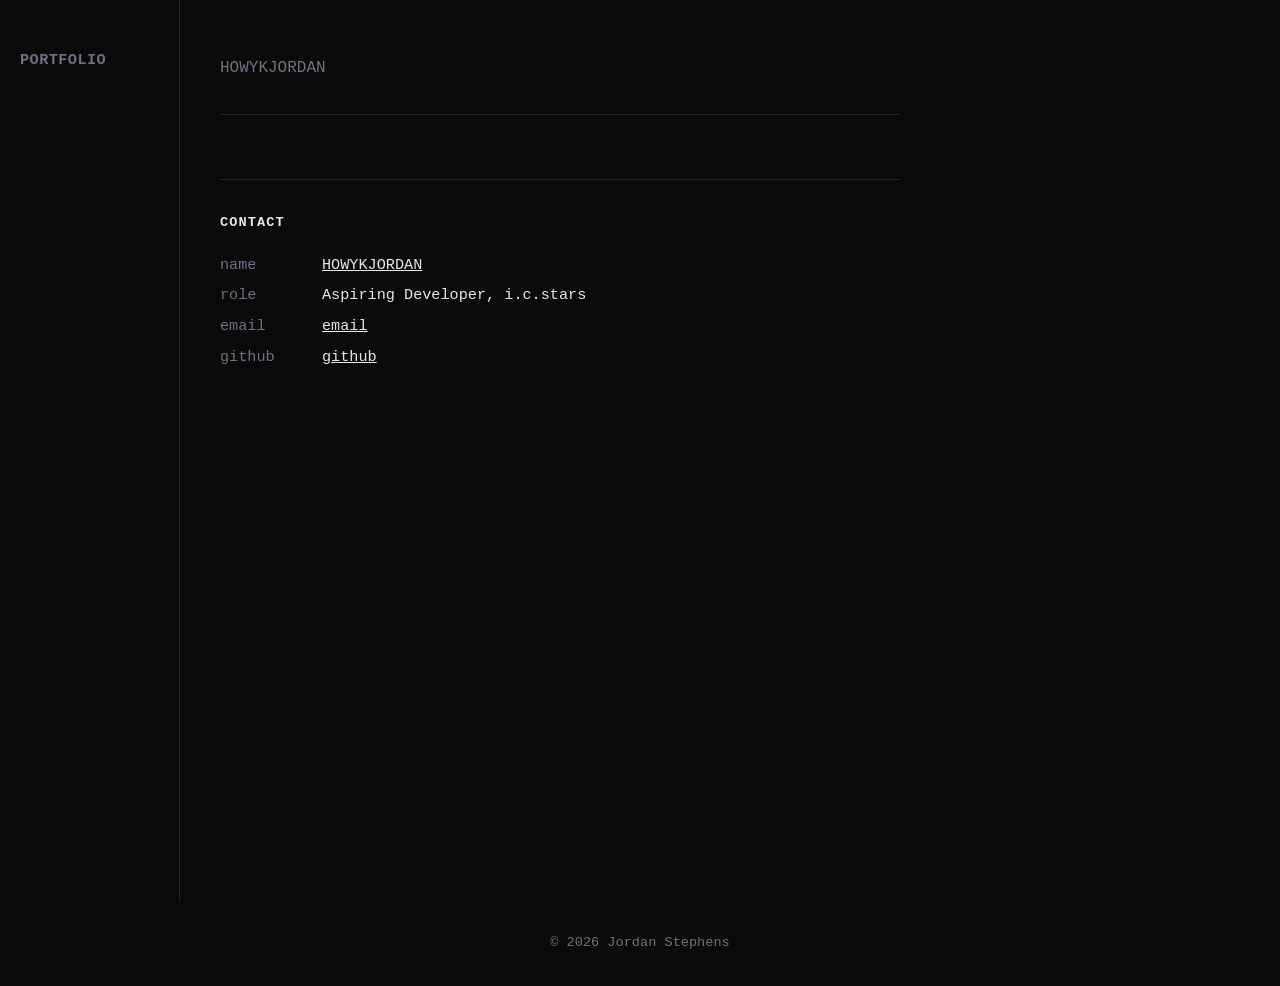
==== Aliases.html @ b6fe87dd "Add Aliases page and update About/Contact content - Add Aliases.html and link it from the sidebar na" ====
<!DOCTYPE html>
<html lang="en">
<head>
<meta charset="UTF-8">
<meta name="viewport"
content="width=device-width, initial-scale=1.0">
<title> Jordan Stephens - Portfolio</title>
<link rel="stylesheet" href="style.css">
</head>

<body>

    <div class="dashboard">

        <aside class="sidebar">
        <!-- decorative generative-art background would live here (canvas/SVG) -->
        <nav>
        <a href="index.html">PORTFOLIO</a>
        </nav>
        </aside>

        <main>
            <section id="hero">
        <p class="tagline">HOWYKJORDAN</p>
            </section>
        <section id="about">
             </section>

      
      

        <section id="contact">
        <h2>Contact</h2>
        <dl class="meta">
        <div class="row"><dt>name</dt><dd><a href="howykjordan.html">HOWYKJORDAN</a></dd></div>
        <div class="row"><dt>role</dt><dd>Aspiring Developer, i.c.stars</dd></div>
        <div class="row"><dt>email</dt><dd><a href="mailto:jstephens@icstars.org">email</a></dd></div>
        <div class="row"><dt>github</dt><dd><a href="https://github.com/jstephens-create">github</a></dd></div>
        </dl>
        </section>
        </main>





    </div>

<footer>
<p>&copy; 2026 Jordan Stephens</p>
</footer>
</body>
</html>
---- style.css ----
:root {
--accent: #9adfc4;
--ink: #e5e7eb;
--muted: #6b7280;
--bg: #0a0a0a;
--line: #262626;
}
* { box-sizing: border-box; margin: 0; padding: 0; }
body {
font-family: "JetBrains Mono", "Courier New", monospace;
color: var(--ink);
line-height: 1.6;
background: var(--bg);
}

.dashboard {
display: flex;
min-height: 100vh;
}

.sidebar {
width: 180px;
flex-shrink: 0;
padding: 3rem 1.25rem;
border-right: 1px solid var(--line);
}

nav {
display: flex;
flex-direction: column;
gap: 0.75rem;
}
nav a {
text-decoration: none;
color: var(--muted);
font-weight: 600;
letter-spacing: 0.03em;
font-size: 0.95rem;
}
nav a:hover { color: var(--ink); }

main {
flex: 1;
max-width: 760px;
padding: 3rem 2.5rem;
}

section {
padding: 2rem 0;
border-bottom: 1px solid var(--line);
}
section:last-child { border-bottom: none; }

#hero { padding-top: 0; }
h1 { font-size: 2rem; }
.tagline {
color: var(--muted);
font-size: 1rem;
margin-top: 0.5rem;
}

h2 {
margin-bottom: 1rem;
color: var(--ink);
font-size: 0.85rem;
text-transform: uppercase;
letter-spacing: 0.08em;
}

.project {
padding: 1rem;
border: 1px solid var(--line);
border-radius: 6px;
margin-bottom: 1rem;
}
.project h3 { color: var(--ink); font-size: 1rem; margin-bottom: 0.25rem; }
.project p { color: var(--muted); }

.meta {
font-size: 0.95rem;
}
.meta .row {
display: flex;
gap: 0.75rem;
padding: 0.2rem 0;
}
.meta dt {
color: var(--muted);
width: 90px;
flex-shrink: 0;
}
.meta dd a {
color: var(--ink);
text-decoration: underline;
}
.meta dd a:hover { color: var(--accent); }

footer {
text-align: center;
padding: 2rem;
color: var(--muted);
font-size: 0.85rem;
}
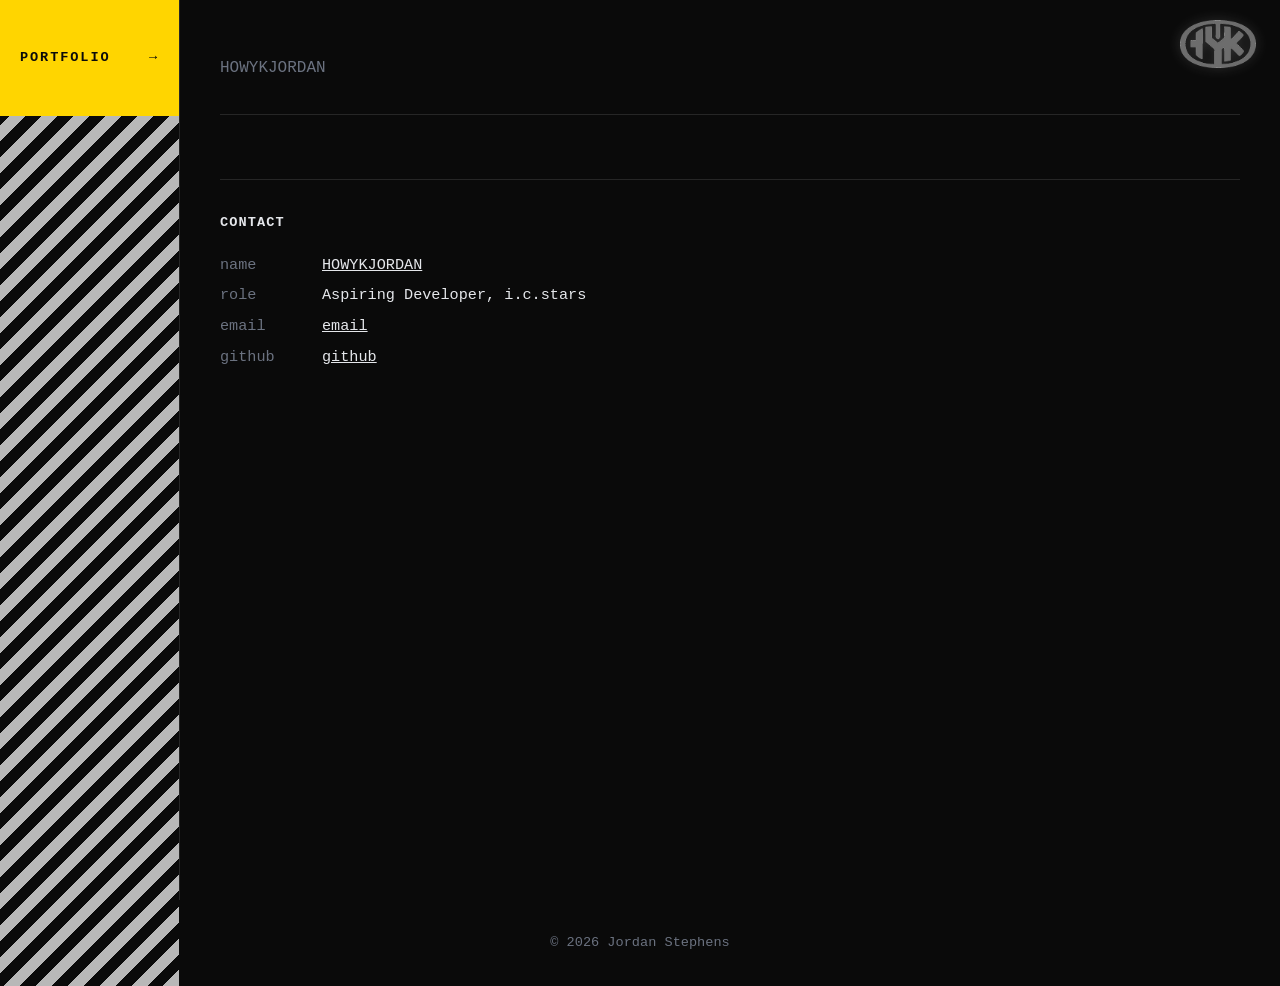
==== commit cb8b45fd: "Add TouchDesigner project page, video loop, and portfolio layout updates Co-Authored-By: Claude Opus" ====
--- a/Aliases.html
+++ b/Aliases.html
@@ -10,13 +10,17 @@
 
 <body>
 
+<a href="index.html#about" class="logo" aria-label="About">
+<img src="images/HYKjordan.png" alt="HYK Jordan logo">
+</a>
+
     <div class="dashboard">
 
         <aside class="sidebar">
-        <!-- decorative generative-art background would live here (canvas/SVG) -->
         <nav>
         <a href="index.html">PORTFOLIO</a>
         </nav>
+        <div class="sidebar-rail" aria-hidden="true"></div>
         </aside>
 
         <main>
--- a/style.css
+++ b/style.css
@@ -4,6 +4,8 @@
 --muted: #6b7280;
 --bg: #0a0a0a;
 --line: #262626;
+--canary: #ffd500;
+--sidebar-w: 180px;
 }
 * { box-sizing: border-box; margin: 0; padding: 0; }
 body {
@@ -11,6 +13,7 @@
 color: var(--ink);
 line-height: 1.6;
 background: var(--bg);
+position: relative; /* lets the sidebar rail span the full document height */
 }
 
 .dashboard {
@@ -18,38 +21,103 @@
 min-height: 100vh;
 }
 
+/* ---- sidebar: canary nav module over a full-height barricade rail ---- */
 .sidebar {
-width: 180px;
+width: var(--sidebar-w);
 flex-shrink: 0;
-padding: 3rem 1.25rem;
 border-right: 1px solid var(--line);
 }
 
 nav {
+position: relative;
+z-index: 1; /* sits on top of the rail */
 display: flex;
 flex-direction: column;
-gap: 0.75rem;
+padding: 2.5rem 0;
+background: var(--canary);
 }
 nav a {
+display: flex;
+justify-content: space-between;
+padding: 0.6rem 1.25rem;
+color: var(--bg);
 text-decoration: none;
-color: var(--muted);
-font-weight: 600;
-letter-spacing: 0.03em;
-font-size: 0.95rem;
-}
-nav a:hover { color: var(--ink); }
-
+font-size: 0.85rem;
+font-weight: 800;
+line-height: 1.2;
+letter-spacing: 0.14em;
+}
+nav a::after { content: "\2192"; }
+nav a:hover,
+nav a:focus-visible {
+background: var(--bg);
+color: var(--canary);
+outline: none;
+}
+
+/* Submenu: hidden until its group is hovered, focused (keyboard), or holds the current page. */
+.nav-sub { display: none; }
+.nav-group:hover .nav-sub,
+.nav-group:focus-within .nav-sub,
+.nav-group:has([aria-current="page"]) .nav-sub {
+display: flex;
+padding: 0.45rem 1.25rem;
+font-size: 0.7rem;
+letter-spacing: 0.1em;
+}
+.nav-sub::before { content: "\2514\00a0"; }
+.nav-sub::after { margin-left: auto; }
+
+/* Spans the whole body, so it grows with the document. Same width as the
+   nav (sidebar minus its divider), so the two modules align exactly. */
+.sidebar-rail {
+position: absolute;
+top: 0;
+bottom: 0;
+left: 0;
+width: calc(var(--sidebar-w) - 1px);
+overflow: hidden;
+}
+
+/* 22.627px stripe period at 45deg repeats every 32px vertically, so a
+   32px translate loops seamlessly. Transform keeps it on the compositor. */
+.sidebar-rail::before {
+content: "";
+position: absolute;
+inset: -32px 0 0;
+background: repeating-linear-gradient(-45deg, #b8b8b8 0 11.314px, transparent 0 22.627px);
+animation: rail-feed 0.8s linear infinite;
+}
+@keyframes rail-feed { to { transform: translateY(32px); } }
+
+@media (prefers-reduced-motion: reduce) {
+.sidebar-rail::before { animation: none; }
+}
+
+/* Three-column grid across the full canvas: content sits in the first two
+   thirds, the last third is open space held in place by full-width rules. */
 main {
 flex: 1;
-max-width: 760px;
+min-width: 0;
+display: grid;
+grid-template-columns: [content-start] repeat(2, minmax(0, 1fr)) [content-end] minmax(0, 1fr);
+column-gap: 2.5rem;
+align-content: start;
 padding: 3rem 2.5rem;
 }
+@media (max-width: 1100px) {
+main { grid-template-columns: [content-start] minmax(0, 1fr) [content-end]; }
+}
 
 section {
+grid-column: 1 / -1;
+display: grid;
+grid-template-columns: subgrid;
 padding: 2rem 0;
 border-bottom: 1px solid var(--line);
 }
 section:last-child { border-bottom: none; }
+section > * { grid-column: content; max-width: 42.5rem; }
 
 #hero { padding-top: 0; }
 h1 { font-size: 2rem; }
@@ -60,6 +128,7 @@
 }
 
 h2 {
+grid-column: 1 / -1;
 margin-bottom: 1rem;
 color: var(--ink);
 font-size: 0.85rem;
@@ -67,7 +136,14 @@
 letter-spacing: 0.08em;
 }
 
+/* Cards pair up inside the two content columns: every card that follows the
+   h2 at an even child index starts a new row in column 1. */
+.project:nth-child(even) { grid-column-start: 1; }
 .project {
+grid-column: span 1;
+align-self: start; /* each card keeps its own height */
+display: block;
+text-decoration: none;
 padding: 1rem;
 border: 1px solid var(--line);
 border-radius: 6px;
@@ -75,6 +151,9 @@
 }
 .project h3 { color: var(--ink); font-size: 1rem; margin-bottom: 0.25rem; }
 .project p { color: var(--muted); }
+.project video { display: block; width: 100%; aspect-ratio: 1; object-fit: cover; margin: 0.75rem 0; background: var(--bg); }
+.project[href]:hover,
+.project[href]:focus-visible { border-color: var(--ink); }
 
 .meta {
 font-size: 0.95rem;
@@ -101,3 +180,33 @@
 color: var(--muted);
 font-size: 0.85rem;
 }
+
+.logo {
+position: absolute;
+top: 1.25rem;
+right: 1.5rem;
+z-index: 10;
+display: block;
+line-height: 0;
+transition: transform 0.15s ease;
+}
+.logo img {
+height: 48px;
+width: auto;
+/* smoky grey: drain the red, lift it off the dark bg, soften with a haze */
+filter: grayscale(1) brightness(2.3) contrast(0.85)
+  drop-shadow(0 0 6px rgba(160, 160, 160, 0.35));
+opacity: 0.85;
+transition: filter 0.2s ease, opacity 0.2s ease;
+}
+.logo:hover { transform: scale(1.06); }
+.logo:hover img { opacity: 1; }
+.logo:focus-visible {
+outline: 2px solid var(--accent);
+outline-offset: 4px;
+}
+
+@media (max-width: 760px) {
+main { padding-top: 5rem; }
+.logo img { height: 40px; }
+}
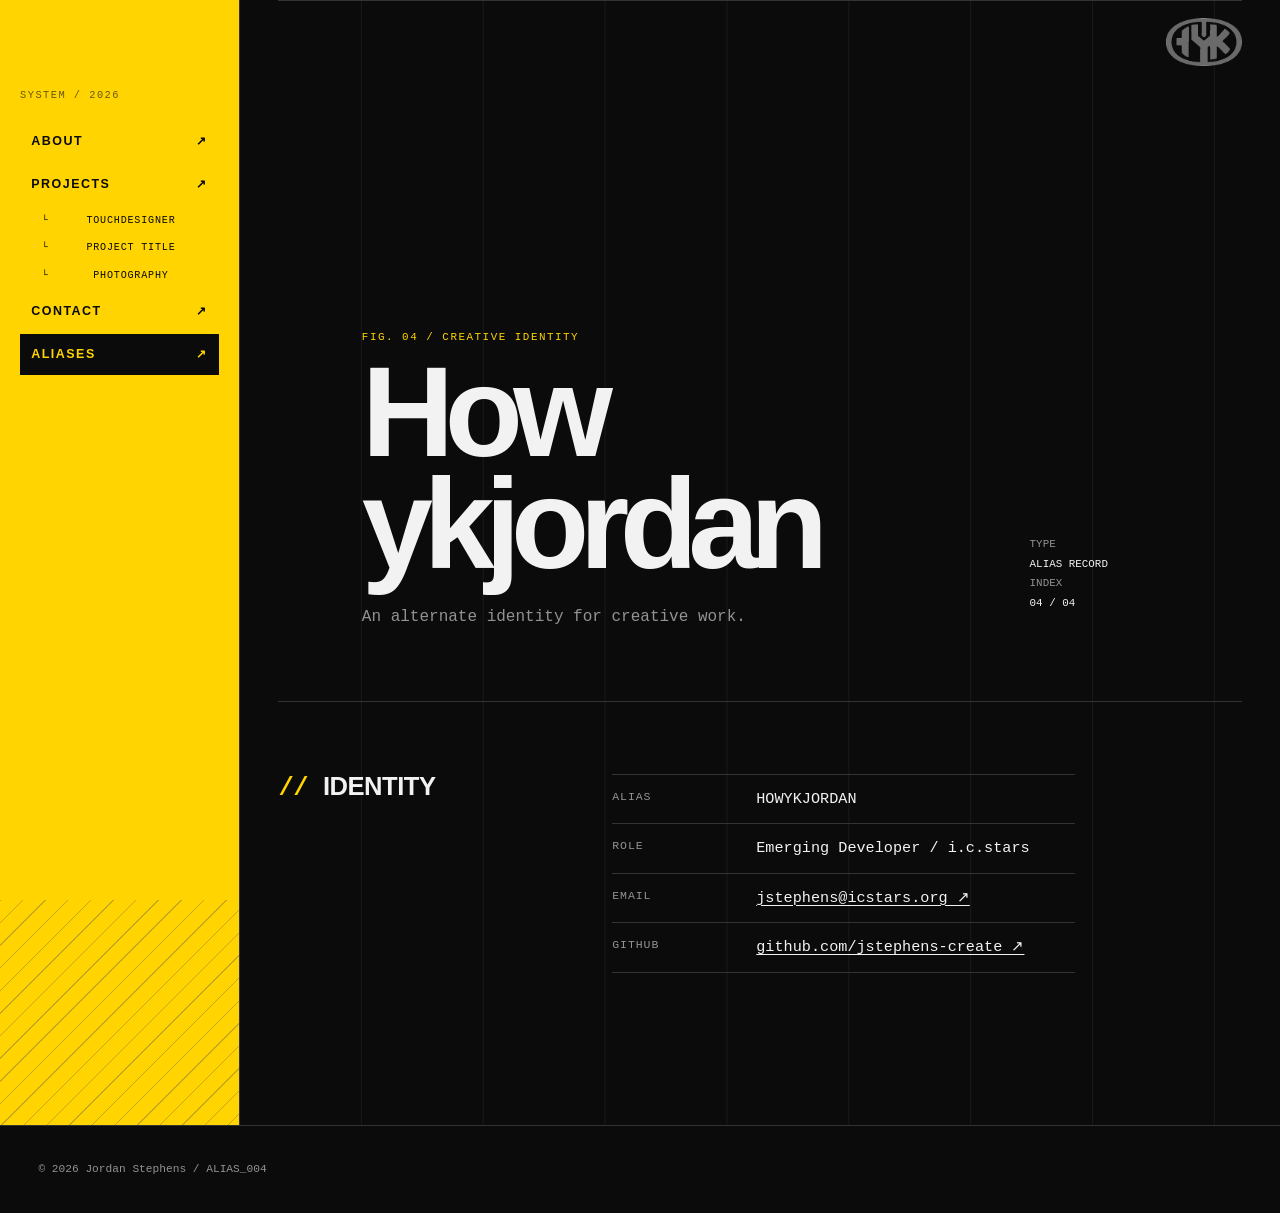
==== commit 93e88d89: "Redesign portfolio with Swiss industrial system" ====
--- a/Aliases.html
+++ b/Aliases.html
@@ -1,57 +1,9 @@
 <!DOCTYPE html>
 <html lang="en">
-<head>
-<meta charset="UTF-8">
-<meta name="viewport"
-content="width=device-width, initial-scale=1.0">
-<title> Jordan Stephens - Portfolio</title>
-<link rel="stylesheet" href="style.css">
-</head>
-
+<head><meta charset="UTF-8"><meta name="viewport" content="width=device-width, initial-scale=1.0"><title>Jordan Stephens — Aliases</title><link rel="stylesheet" href="style.css"></head>
 <body>
-
-<a href="index.html#about" class="logo" aria-label="About">
-<img src="images/HYKjordan.png" alt="HYK Jordan logo">
-</a>
-
-    <div class="dashboard">
-
-        <aside class="sidebar">
-        <nav>
-        <a href="index.html">PORTFOLIO</a>
-        </nav>
-        <div class="sidebar-rail" aria-hidden="true"></div>
-        </aside>
-
-        <main>
-            <section id="hero">
-        <p class="tagline">HOWYKJORDAN</p>
-            </section>
-        <section id="about">
-             </section>
-
-      
-      
-
-        <section id="contact">
-        <h2>Contact</h2>
-        <dl class="meta">
-        <div class="row"><dt>name</dt><dd><a href="howykjordan.html">HOWYKJORDAN</a></dd></div>
-        <div class="row"><dt>role</dt><dd>Aspiring Developer, i.c.stars</dd></div>
-        <div class="row"><dt>email</dt><dd><a href="mailto:jstephens@icstars.org">email</a></dd></div>
-        <div class="row"><dt>github</dt><dd><a href="https://github.com/jstephens-create">github</a></dd></div>
-        </dl>
-        </section>
-        </main>
-
-
-
-
-
-    </div>
-
-<footer>
-<p>&copy; 2026 Jordan Stephens</p>
-</footer>
-</body>
-</html>
+<a href="index.html#about" class="logo" aria-label="Return to About"><img src="images/HYKjordan.png" alt="HYK Jordan logo"></a>
+<div class="dashboard"><aside class="sidebar"><button class="menu-toggle" type="button" aria-expanded="false" aria-controls="site-nav">INDEX_001</button><nav id="site-nav" aria-label="Primary navigation"><p class="nav-label">SYSTEM / 2026</p><a href="index.html#about">ABOUT</a><div class="nav-group"><a href="index.html#projects">PROJECTS</a><a class="nav-sub" href="touchdesigner.html">TOUCHDESIGNER</a><a class="nav-sub" href="project-title.html">PROJECT TITLE</a><a class="nav-sub" href="photography.html">PHOTOGRAPHY</a></div><a href="index.html#contact">CONTACT</a><a href="Aliases.html" aria-current="page">ALIASES</a></nav><div class="sidebar-rail" aria-hidden="true"></div></aside>
+<main><section id="hero"><div class="hero-copy"><p class="eyebrow">FIG. 04 / CREATIVE IDENTITY</p><h1>How<br>ykjordan</h1><p class="tagline">An alternate identity for creative work.</p></div><p class="hero-meta">TYPE<span>Alias record</span>INDEX<span>04 / 04</span></p></section><section id="contact"><h2>Identity</h2><dl class="meta meta-panel"><div class="row"><dt>alias</dt><dd>HOWYKJORDAN</dd></div><div class="row"><dt>role</dt><dd>Emerging Developer / i.c.stars</dd></div><div class="row"><dt>email</dt><dd><a href="mailto:jstephens@icstars.org">jstephens@icstars.org ↗</a></dd></div><div class="row"><dt>github</dt><dd><a href="https://github.com/jstephens-create">github.com/jstephens-create ↗</a></dd></div></dl></section></main></div>
+<footer><p>&copy; 2026 Jordan Stephens / ALIAS_004</p></footer><script src="script.js"></script>
+</body></html>
--- a/style.css
+++ b/style.css
@@ -1,212 +1,83 @@
 :root {
---accent: #9adfc4;
---ink: #e5e7eb;
---muted: #6b7280;
---bg: #0a0a0a;
---line: #262626;
---canary: #ffd500;
---sidebar-w: 180px;
+  --bg: #0b0b0b; --surface: #171717; --text: #f2f2f2; --muted: #929292;
+  --yellow: #ffd400; --line: #333333; --sidebar: 15rem;
+  --gutter: clamp(1.25rem, 3vw, 3.5rem);
+  --sans: Arial, Helvetica, sans-serif; --mono: "Courier New", Courier, monospace;
 }
-* { box-sizing: border-box; margin: 0; padding: 0; }
-body {
-font-family: "JetBrains Mono", "Courier New", monospace;
-color: var(--ink);
-line-height: 1.6;
-background: var(--bg);
-position: relative; /* lets the sidebar rail span the full document height */
+* { box-sizing: border-box; }
+html { scroll-behavior: smooth; }
+body { margin: 0; background: var(--bg); color: var(--text); font-family: var(--sans); line-height: 1.5; }
+a { color: inherit; } button, a { -webkit-tap-highlight-color: transparent; }
+.dashboard { display: grid; grid-template-columns: var(--sidebar) minmax(0, 1fr); min-height: calc(100vh - 4.5rem); }
+.sidebar { position: relative; border-right: 1px solid var(--line); background: var(--yellow); color: var(--bg); }
+.sidebar nav { position: sticky; top: 0; z-index: 2; display: flex; flex-direction: column; gap: .15rem; min-height: 100vh; padding: 5.5rem 1.25rem 2rem; background: var(--yellow); }
+.nav-label, .nav-sub { font-family: var(--mono); }
+.nav-label { margin: 0 0 1rem; color: rgba(11,11,11,.62); font-size: .65rem; letter-spacing: .14em; }
+.sidebar a { display: flex; align-items: baseline; justify-content: space-between; gap: .75rem; padding: .65rem .7rem; color: var(--bg); text-decoration: none; font-size: .78rem; font-weight: 800; letter-spacing: .12em; }
+.sidebar a::after { content: "↗"; font-family: var(--mono); }
+.sidebar a:hover, .sidebar a:focus-visible, .sidebar a[aria-current="page"] { outline: 0; background: var(--bg); color: var(--yellow); }
+.nav-group { display: flex; flex-direction: column; gap: .1rem; }
+.nav-sub { display: flex; padding: .35rem .7rem .35rem 1.35rem !important; font-size: .63rem !important; letter-spacing: .08em !important; font-weight: 400 !important; }
+.nav-sub::before { content: "└"; margin-right: .35rem; } .nav-sub::after { content: "" !important; }
+.sidebar-rail { position: absolute; inset: 0; z-index: 0; overflow: hidden; opacity: .34; pointer-events: none; }
+.sidebar-rail::before { content: ""; position: absolute; inset: -3rem; background: repeating-linear-gradient(135deg, #555 0 1px, transparent 1px 16px); }
+.menu-toggle { display: none; }
+.logo { position: fixed; top: 1.1rem; right: var(--gutter); z-index: 5; display: block; line-height: 0; }
+.logo img { width: auto; height: 3rem; filter: grayscale(1) brightness(2.25) contrast(.85); opacity: .85; }
+.logo:hover img, .logo:focus-visible img { opacity: 1; } .logo:focus-visible { outline: 2px solid var(--yellow); outline-offset: 5px; }
+main { position: relative; display: grid; grid-template-columns: repeat(12, minmax(0, 1fr)); gap: 0 var(--gutter); align-content: start; padding: 0 var(--gutter) 5rem; background-image: linear-gradient(to right, transparent calc(100% - 1px), rgba(51,51,51,.35) calc(100% - 1px)); background-size: calc((100% + var(--gutter) * 11) / 12) 100%; }
+main::before { content: ""; position: absolute; inset: 0 var(--gutter) auto; height: 1px; background: var(--line); }
+section { grid-column: 1 / -1; display: grid; grid-template-columns: subgrid; column-gap: inherit; padding: 4.5rem 0; border-bottom: 1px solid var(--line); }
+section > * { min-width: 0; } section:last-child { border-bottom: 0; }
+.section-kicker, .eyebrow, .meta, .project-index, .project-category, .viewer-bar, footer { font-family: var(--mono); }
+.section-kicker, .eyebrow, .project-index, .project-category { color: var(--yellow); font-size: .68rem; letter-spacing: .14em; text-transform: uppercase; }
+.eyebrow { grid-column: 1 / 4; }
+#hero { min-height: min(78vh, 48rem); padding-top: 10rem; align-items: end; }
+#hero .hero-copy { grid-column: 2 / 10; }
+#hero h1 { max-width: 8ch; margin: 0; font-size: clamp(4rem, 10vw, 8rem); line-height: .88; letter-spacing: -.075em; font-weight: 800; }
+.tagline { max-width: 32rem; margin: 1.5rem 0 0; color: var(--muted); font: 1rem/1.5 var(--mono); }
+.hero-meta { grid-column: 10 / -1; align-self: end; padding-bottom: .3rem; color: var(--muted); font: .68rem/1.8 var(--mono); text-transform: uppercase; }
+.hero-meta span { display: block; color: var(--text); }
+section > h2, section > .section-heading { grid-column: 1 / 4; margin: 0; font-size: clamp(1.25rem, 2vw, 1.7rem); line-height: 1; text-transform: uppercase; letter-spacing: -.02em; }
+section > h2::before, .section-heading::before { content: "// "; color: var(--yellow); font-family: var(--mono); }
+#about > p { grid-column: 5 / 11; max-width: 39rem; margin: 0; font-size: clamp(1.35rem, 2.5vw, 2.25rem); line-height: 1.12; letter-spacing: -.04em; }
+#projects, #work, #architecture { row-gap: 2.75rem; }
+.project-grid { grid-column: 4 / -1; display: grid; grid-template-columns: repeat(2, minmax(0, 1fr)); gap: 1px; background: var(--line); }
+.project { display: flex; flex-direction: column; min-height: 14rem; padding: 1.25rem; background: var(--bg); text-decoration: none; transition: background-color .18s ease, color .18s ease; }
+.project:hover, .project:focus-visible { outline: 0; background: var(--yellow); color: var(--bg); }
+.project h3 { margin: .7rem 0 .45rem; font-size: clamp(1.15rem, 2vw, 1.8rem); line-height: 1; letter-spacing: -.04em; }
+.project p { max-width: 26rem; margin: 0; color: var(--muted); font-size: .92rem; }
+.project:hover p, .project:focus-visible p { color: var(--bg); } .project-arrow { margin-top: auto; padding-top: 2rem; font: .7rem var(--mono); }
+.work-grid { grid-column: 4 / -1; display: grid; grid-template-columns: repeat(2, minmax(0, 1fr)); gap: 1.25rem; }
+.work-grid > .project { border: 1px solid var(--line); }
+.project video { display: block; width: 100%; aspect-ratio: 16 / 10; margin: 1rem 0; border: 1px solid var(--line); object-fit: cover; background: var(--surface); }
+.project:has(video):hover video { border-color: var(--bg); }
+.photo-row { grid-column: 4 / -1; display: grid; grid-template-columns: minmax(0, 1.45fr) minmax(12rem, .75fr); gap: 1.25rem; align-items: start; }
+.viewer { margin: 0; } .viewer-frame { display: flex; justify-content: center; width: 100%; min-height: 18rem; padding: 0; border: 1px solid var(--line); background: var(--surface); cursor: pointer; }
+.viewer-frame:hover, .viewer-frame:focus-visible { border-color: var(--yellow); outline: none; } .viewer-frame img { display: block; width: 100%; max-height: 54vh; object-fit: contain; }
+.viewer-bar { display: flex; justify-content: space-between; gap: 1rem; align-items: center; margin-top: .7rem; color: var(--muted); font-size: .7rem; }
+.viewer-bar button { padding: .4rem 0; border: 0; background: none; color: var(--text); font: inherit; cursor: pointer; }
+.viewer-bar button:hover, .viewer-bar button:focus-visible { color: var(--yellow); outline: 0; }
+.meta-panel { grid-column: 5 / 11; margin: 0; border-top: 1px solid var(--line); }
+.meta .row { display: grid; grid-template-columns: 8rem 1fr; gap: 1rem; padding: .8rem 0; border-bottom: 1px solid var(--line); }
+.meta dt { color: var(--muted); font-size: .72rem; letter-spacing: .08em; text-transform: uppercase; } .meta dd { margin: 0; font-size: .95rem; }
+.meta dd a { text-decoration-thickness: 1px; text-underline-offset: .2em; } .meta dd a:hover { color: var(--yellow); }
+footer { padding: 1.5rem var(--gutter); border-top: 1px solid var(--line); color: var(--muted); font-size: .7rem; }
+@media (max-width: 900px) {
+  :root { --sidebar: 12rem; } main { grid-template-columns: repeat(6, minmax(0, 1fr)); }
+  .eyebrow, section > h2, section > .section-heading { grid-column: 1 / 3; } #hero .hero-copy { grid-column: 1 / 6; } .hero-meta { grid-column: 5 / -1; }
+  #about > p, .meta-panel { grid-column: 3 / -1; } .project-grid, .work-grid, .photo-row { grid-column: 3 / -1; }
 }
-
-.dashboard {
-display: flex;
-min-height: 100vh;
+@media (max-width: 700px) {
+  .dashboard { display: block; min-height: 0; } .sidebar { position: sticky; top: 0; z-index: 10; border-right: 0; border-bottom: 1px solid var(--bg); }
+  .sidebar nav { display: none; min-height: 0; padding: 1rem 1.25rem 1.25rem; } .sidebar.is-open nav { display: flex; }
+  .menu-toggle { display: flex; position: relative; z-index: 3; width: 100%; justify-content: space-between; align-items: center; padding: 1rem 1.25rem; border: 0; background: var(--yellow); color: var(--bg); font: 800 .78rem var(--mono); letter-spacing: .12em; text-align: left; cursor: pointer; }
+  .menu-toggle::after { content: "+"; font-size: 1.25rem; } .sidebar.is-open .menu-toggle::after { content: "−"; }
+  .sidebar-rail { display: none; } .logo { top: .72rem; right: 1.25rem; } .logo img { height: 2.3rem; }
+  main { grid-template-columns: 1fr; gap: 0; padding: 0 1.25rem 3rem; background-image: none; } main::before { inset: 0 1.25rem auto; }
+  section { display: grid; grid-template-columns: 1fr; gap: 2rem; padding: 3.5rem 0; } #hero { min-height: 72vh; padding-top: 5rem; align-content: end; gap: 2rem; }
+  #hero .hero-copy, .hero-meta, .eyebrow, section > h2, section > .section-heading, #about > p, .meta-panel, .project-grid, .work-grid, .photo-row { grid-column: 1; }
+  #hero h1 { font-size: clamp(3.8rem, 18vw, 6rem); } .hero-meta { padding: 0; } .project-grid, .work-grid { grid-template-columns: 1fr; gap: 1px; }
+  .photo-row { display: flex; flex-direction: column; gap: 1.5rem; } .photo-row .project { width: 100%; min-height: 0; } .meta .row { grid-template-columns: 6.5rem 1fr; }
 }
-
-/* ---- sidebar: canary nav module over a full-height barricade rail ---- */
-.sidebar {
-width: var(--sidebar-w);
-flex-shrink: 0;
-border-right: 1px solid var(--line);
-}
-
-nav {
-position: relative;
-z-index: 1; /* sits on top of the rail */
-display: flex;
-flex-direction: column;
-padding: 2.5rem 0;
-background: var(--canary);
-}
-nav a {
-display: flex;
-justify-content: space-between;
-padding: 0.6rem 1.25rem;
-color: var(--bg);
-text-decoration: none;
-font-size: 0.85rem;
-font-weight: 800;
-line-height: 1.2;
-letter-spacing: 0.14em;
-}
-nav a::after { content: "\2192"; }
-nav a:hover,
-nav a:focus-visible {
-background: var(--bg);
-color: var(--canary);
-outline: none;
-}
-
-/* Submenu: hidden until its group is hovered, focused (keyboard), or holds the current page. */
-.nav-sub { display: none; }
-.nav-group:hover .nav-sub,
-.nav-group:focus-within .nav-sub,
-.nav-group:has([aria-current="page"]) .nav-sub {
-display: flex;
-padding: 0.45rem 1.25rem;
-font-size: 0.7rem;
-letter-spacing: 0.1em;
-}
-.nav-sub::before { content: "\2514\00a0"; }
-.nav-sub::after { margin-left: auto; }
-
-/* Spans the whole body, so it grows with the document. Same width as the
-   nav (sidebar minus its divider), so the two modules align exactly. */
-.sidebar-rail {
-position: absolute;
-top: 0;
-bottom: 0;
-left: 0;
-width: calc(var(--sidebar-w) - 1px);
-overflow: hidden;
-}
-
-/* 22.627px stripe period at 45deg repeats every 32px vertically, so a
-   32px translate loops seamlessly. Transform keeps it on the compositor. */
-.sidebar-rail::before {
-content: "";
-position: absolute;
-inset: -32px 0 0;
-background: repeating-linear-gradient(-45deg, #b8b8b8 0 11.314px, transparent 0 22.627px);
-animation: rail-feed 0.8s linear infinite;
-}
-@keyframes rail-feed { to { transform: translateY(32px); } }
-
-@media (prefers-reduced-motion: reduce) {
-.sidebar-rail::before { animation: none; }
-}
-
-/* Three-column grid across the full canvas: content sits in the first two
-   thirds, the last third is open space held in place by full-width rules. */
-main {
-flex: 1;
-min-width: 0;
-display: grid;
-grid-template-columns: [content-start] repeat(2, minmax(0, 1fr)) [content-end] minmax(0, 1fr);
-column-gap: 2.5rem;
-align-content: start;
-padding: 3rem 2.5rem;
-}
-@media (max-width: 1100px) {
-main { grid-template-columns: [content-start] minmax(0, 1fr) [content-end]; }
-}
-
-section {
-grid-column: 1 / -1;
-display: grid;
-grid-template-columns: subgrid;
-padding: 2rem 0;
-border-bottom: 1px solid var(--line);
-}
-section:last-child { border-bottom: none; }
-section > * { grid-column: content; max-width: 42.5rem; }
-
-#hero { padding-top: 0; }
-h1 { font-size: 2rem; }
-.tagline {
-color: var(--muted);
-font-size: 1rem;
-margin-top: 0.5rem;
-}
-
-h2 {
-grid-column: 1 / -1;
-margin-bottom: 1rem;
-color: var(--ink);
-font-size: 0.85rem;
-text-transform: uppercase;
-letter-spacing: 0.08em;
-}
-
-/* Cards pair up inside the two content columns: every card that follows the
-   h2 at an even child index starts a new row in column 1. */
-.project:nth-child(even) { grid-column-start: 1; }
-.project {
-grid-column: span 1;
-align-self: start; /* each card keeps its own height */
-display: block;
-text-decoration: none;
-padding: 1rem;
-border: 1px solid var(--line);
-border-radius: 6px;
-margin-bottom: 1rem;
-}
-.project h3 { color: var(--ink); font-size: 1rem; margin-bottom: 0.25rem; }
-.project p { color: var(--muted); }
-.project video { display: block; width: 100%; aspect-ratio: 1; object-fit: cover; margin: 0.75rem 0; background: var(--bg); }
-.project[href]:hover,
-.project[href]:focus-visible { border-color: var(--ink); }
-
-.meta {
-font-size: 0.95rem;
-}
-.meta .row {
-display: flex;
-gap: 0.75rem;
-padding: 0.2rem 0;
-}
-.meta dt {
-color: var(--muted);
-width: 90px;
-flex-shrink: 0;
-}
-.meta dd a {
-color: var(--ink);
-text-decoration: underline;
-}
-.meta dd a:hover { color: var(--accent); }
-
-footer {
-text-align: center;
-padding: 2rem;
-color: var(--muted);
-font-size: 0.85rem;
-}
-
-.logo {
-position: absolute;
-top: 1.25rem;
-right: 1.5rem;
-z-index: 10;
-display: block;
-line-height: 0;
-transition: transform 0.15s ease;
-}
-.logo img {
-height: 48px;
-width: auto;
-/* smoky grey: drain the red, lift it off the dark bg, soften with a haze */
-filter: grayscale(1) brightness(2.3) contrast(0.85)
-  drop-shadow(0 0 6px rgba(160, 160, 160, 0.35));
-opacity: 0.85;
-transition: filter 0.2s ease, opacity 0.2s ease;
-}
-.logo:hover { transform: scale(1.06); }
-.logo:hover img { opacity: 1; }
-.logo:focus-visible {
-outline: 2px solid var(--accent);
-outline-offset: 4px;
-}
-
-@media (max-width: 760px) {
-main { padding-top: 5rem; }
-.logo img { height: 40px; }
-}
+@media (prefers-reduced-motion: reduce) { *, *::before, *::after { scroll-behavior: auto !important; transition-duration: .01ms !important; } }
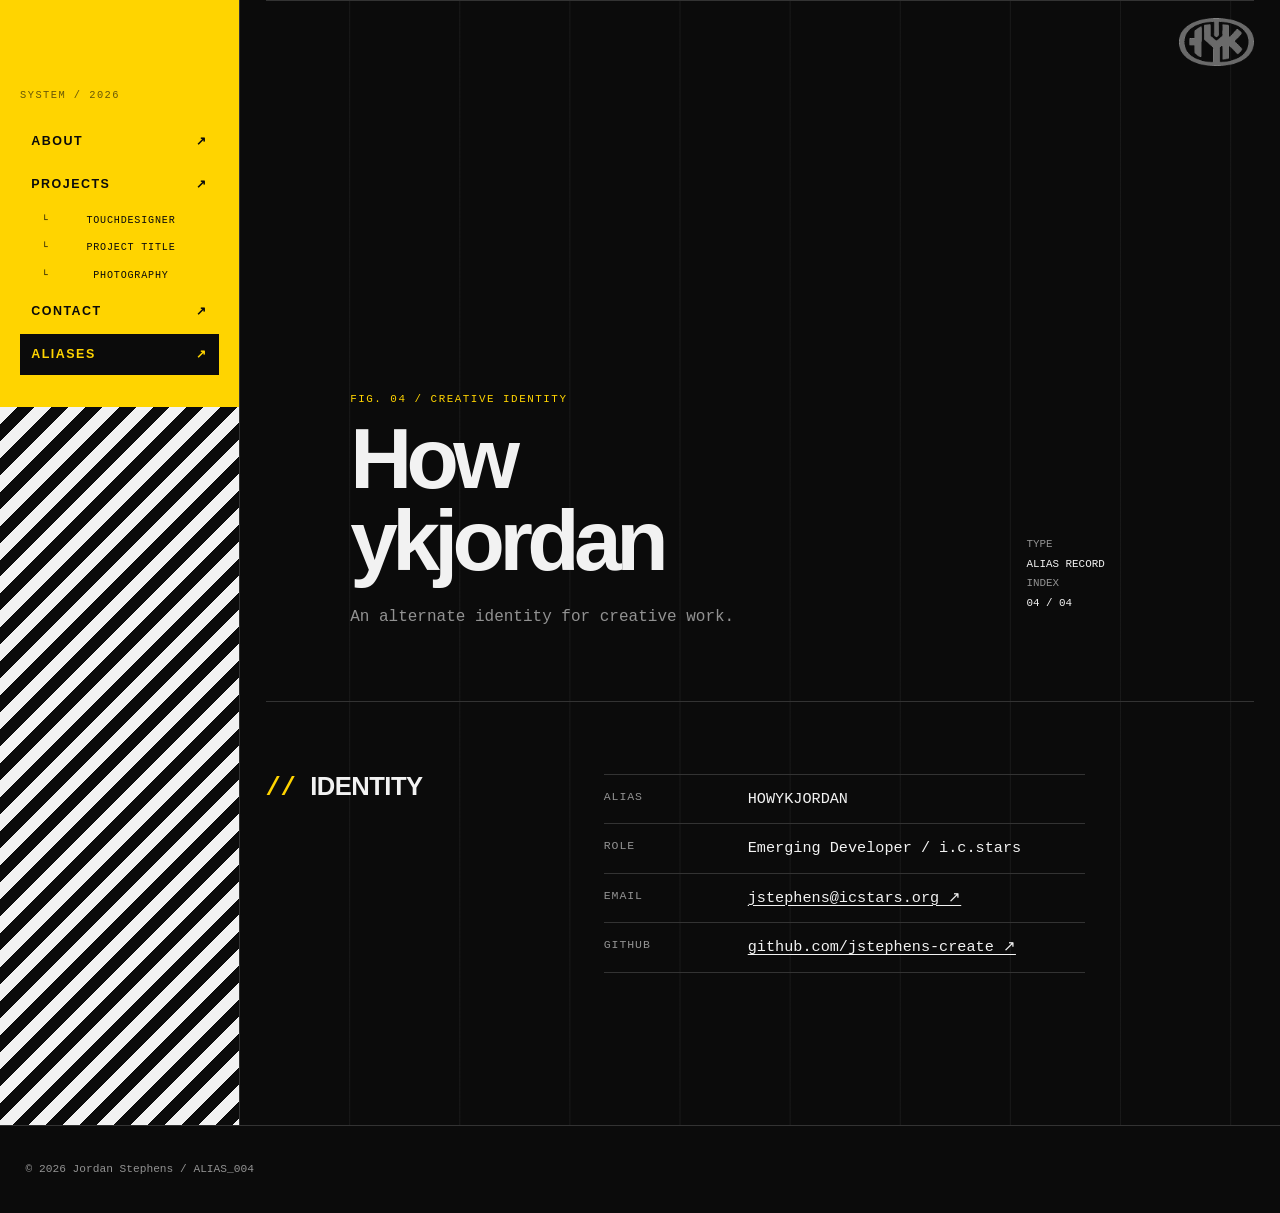
==== commit bb93df1c: "Fix GitHub Pages media and refine portfolio layout" ====
--- a/Aliases.html
+++ b/Aliases.html
@@ -1,9 +1,10 @@
 <!DOCTYPE html>
 <html lang="en">
-<head><meta charset="UTF-8"><meta name="viewport" content="width=device-width, initial-scale=1.0"><title>Jordan Stephens — Aliases</title><link rel="stylesheet" href="style.css"></head>
+<head><meta charset="UTF-8"><meta name="viewport" content="width=device-width, initial-scale=1.0"><title>Jordan Stephens — Aliases</title><link rel="stylesheet" href="style.css?v=20261015b"></head>
 <body>
+<a class="skip-link" href="#main-content">Skip to content</a>
 <a href="index.html#about" class="logo" aria-label="Return to About"><img src="images/HYKjordan.png" alt="HYK Jordan logo"></a>
 <div class="dashboard"><aside class="sidebar"><button class="menu-toggle" type="button" aria-expanded="false" aria-controls="site-nav">INDEX_001</button><nav id="site-nav" aria-label="Primary navigation"><p class="nav-label">SYSTEM / 2026</p><a href="index.html#about">ABOUT</a><div class="nav-group"><a href="index.html#projects">PROJECTS</a><a class="nav-sub" href="touchdesigner.html">TOUCHDESIGNER</a><a class="nav-sub" href="project-title.html">PROJECT TITLE</a><a class="nav-sub" href="photography.html">PHOTOGRAPHY</a></div><a href="index.html#contact">CONTACT</a><a href="Aliases.html" aria-current="page">ALIASES</a></nav><div class="sidebar-rail" aria-hidden="true"></div></aside>
-<main><section id="hero"><div class="hero-copy"><p class="eyebrow">FIG. 04 / CREATIVE IDENTITY</p><h1>How<br>ykjordan</h1><p class="tagline">An alternate identity for creative work.</p></div><p class="hero-meta">TYPE<span>Alias record</span>INDEX<span>04 / 04</span></p></section><section id="contact"><h2>Identity</h2><dl class="meta meta-panel"><div class="row"><dt>alias</dt><dd>HOWYKJORDAN</dd></div><div class="row"><dt>role</dt><dd>Emerging Developer / i.c.stars</dd></div><div class="row"><dt>email</dt><dd><a href="mailto:jstephens@icstars.org">jstephens@icstars.org ↗</a></dd></div><div class="row"><dt>github</dt><dd><a href="https://github.com/jstephens-create">github.com/jstephens-create ↗</a></dd></div></dl></section></main></div>
-<footer><p>&copy; 2026 Jordan Stephens / ALIAS_004</p></footer><script src="script.js"></script>
+<main id="main-content"><section id="hero"><div class="hero-copy"><p class="eyebrow">FIG. 04 / CREATIVE IDENTITY</p><h1>How<br>ykjordan</h1><p class="tagline">An alternate identity for creative work.</p></div><p class="hero-meta">TYPE<span>Alias record</span>INDEX<span>04 / 04</span></p></section><section id="contact"><h2>Identity</h2><dl class="meta meta-panel"><div class="row"><dt>alias</dt><dd>HOWYKJORDAN</dd></div><div class="row"><dt>role</dt><dd>Emerging Developer / i.c.stars</dd></div><div class="row"><dt>email</dt><dd><a href="mailto:jstephens@icstars.org">jstephens@icstars.org ↗</a></dd></div><div class="row"><dt>github</dt><dd><a href="https://github.com/jstephens-create">github.com/jstephens-create ↗</a></dd></div></dl></section></main></div>
+<footer><p>&copy; 2026 Jordan Stephens / ALIAS_004</p></footer><script src="script.js?v=20261015b"></script>
 </body></html>
--- a/style.css
+++ b/style.css
@@ -1,7 +1,7 @@
 :root {
   --bg: #0b0b0b; --surface: #171717; --text: #f2f2f2; --muted: #929292;
   --yellow: #ffd400; --line: #333333; --sidebar: 15rem;
-  --gutter: clamp(1.25rem, 3vw, 3.5rem);
+  --gutter: clamp(1rem, 2vw, 2rem);
   --sans: Arial, Helvetica, sans-serif; --mono: "Courier New", Courier, monospace;
 }
 * { box-sizing: border-box; }
@@ -9,8 +9,8 @@
 body { margin: 0; background: var(--bg); color: var(--text); font-family: var(--sans); line-height: 1.5; }
 a { color: inherit; } button, a { -webkit-tap-highlight-color: transparent; }
 .dashboard { display: grid; grid-template-columns: var(--sidebar) minmax(0, 1fr); min-height: calc(100vh - 4.5rem); }
-.sidebar { position: relative; border-right: 1px solid var(--line); background: var(--yellow); color: var(--bg); }
-.sidebar nav { position: sticky; top: 0; z-index: 2; display: flex; flex-direction: column; gap: .15rem; min-height: 100vh; padding: 5.5rem 1.25rem 2rem; background: var(--yellow); }
+.sidebar { position: relative; border-right: 1px solid var(--line); background: var(--bg); color: var(--bg); }
+.sidebar nav { position: sticky; top: 0; z-index: 2; display: flex; flex-direction: column; gap: .15rem; padding: 5.5rem 1.25rem 2rem; background: var(--yellow); }
 .nav-label, .nav-sub { font-family: var(--mono); }
 .nav-label { margin: 0 0 1rem; color: rgba(11,11,11,.62); font-size: .65rem; letter-spacing: .14em; }
 .sidebar a { display: flex; align-items: baseline; justify-content: space-between; gap: .75rem; padding: .65rem .7rem; color: var(--bg); text-decoration: none; font-size: .78rem; font-weight: 800; letter-spacing: .12em; }
@@ -19,10 +19,10 @@
 .nav-group { display: flex; flex-direction: column; gap: .1rem; }
 .nav-sub { display: flex; padding: .35rem .7rem .35rem 1.35rem !important; font-size: .63rem !important; letter-spacing: .08em !important; font-weight: 400 !important; }
 .nav-sub::before { content: "└"; margin-right: .35rem; } .nav-sub::after { content: "" !important; }
-.sidebar-rail { position: absolute; inset: 0; z-index: 0; overflow: hidden; opacity: .34; pointer-events: none; }
-.sidebar-rail::before { content: ""; position: absolute; inset: -3rem; background: repeating-linear-gradient(135deg, #555 0 1px, transparent 1px 16px); }
+.sidebar-rail { position: absolute; inset: 0; z-index: 0; overflow: hidden; pointer-events: none; }
+.sidebar-rail::before { content: ""; position: absolute; inset: 0; background: repeating-linear-gradient(135deg, var(--text) 0 12px, var(--bg) 12px 24px); }
 .menu-toggle { display: none; }
-.logo { position: fixed; top: 1.1rem; right: var(--gutter); z-index: 5; display: block; line-height: 0; }
+.logo { position: absolute; top: 1.1rem; right: var(--gutter); z-index: 5; display: block; line-height: 0; }
 .logo img { width: auto; height: 3rem; filter: grayscale(1) brightness(2.25) contrast(.85); opacity: .85; }
 .logo:hover img, .logo:focus-visible img { opacity: 1; } .logo:focus-visible { outline: 2px solid var(--yellow); outline-offset: 5px; }
 main { position: relative; display: grid; grid-template-columns: repeat(12, minmax(0, 1fr)); gap: 0 var(--gutter); align-content: start; padding: 0 var(--gutter) 5rem; background-image: linear-gradient(to right, transparent calc(100% - 1px), rgba(51,51,51,.35) calc(100% - 1px)); background-size: calc((100% + var(--gutter) * 11) / 12) 100%; }
@@ -34,7 +34,7 @@
 .eyebrow { grid-column: 1 / 4; }
 #hero { min-height: min(78vh, 48rem); padding-top: 10rem; align-items: end; }
 #hero .hero-copy { grid-column: 2 / 10; }
-#hero h1 { max-width: 8ch; margin: 0; font-size: clamp(4rem, 10vw, 8rem); line-height: .88; letter-spacing: -.075em; font-weight: 800; }
+#hero h1 { margin: 0; font-size: clamp(3rem, 6.7vw, 6rem); line-height: .95; letter-spacing: -.065em; font-weight: 800; overflow-wrap: anywhere; }
 .tagline { max-width: 32rem; margin: 1.5rem 0 0; color: var(--muted); font: 1rem/1.5 var(--mono); }
 .hero-meta { grid-column: 10 / -1; align-self: end; padding-bottom: .3rem; color: var(--muted); font: .68rem/1.8 var(--mono); text-transform: uppercase; }
 .hero-meta span { display: block; color: var(--text); }
@@ -42,15 +42,18 @@
 section > h2::before, .section-heading::before { content: "// "; color: var(--yellow); font-family: var(--mono); }
 #about > p { grid-column: 5 / 11; max-width: 39rem; margin: 0; font-size: clamp(1.35rem, 2.5vw, 2.25rem); line-height: 1.12; letter-spacing: -.04em; }
 #projects, #work, #architecture { row-gap: 2.75rem; }
-.project-grid { grid-column: 4 / -1; display: grid; grid-template-columns: repeat(2, minmax(0, 1fr)); gap: 1px; background: var(--line); }
+.project-grid { grid-column: 4 / -1; display: grid; grid-template-columns: minmax(0, 1.2fr) minmax(0, 1fr); gap: 1px; background: var(--line); }
+.project-grid > :first-child { grid-row: span 2; }
+.project-preview { width: 100%; aspect-ratio: 4 / 3; object-fit: cover; margin: 1.5rem 0; }
 .project { display: flex; flex-direction: column; min-height: 14rem; padding: 1.25rem; background: var(--bg); text-decoration: none; transition: background-color .18s ease, color .18s ease; }
-.project:hover, .project:focus-visible { outline: 0; background: var(--yellow); color: var(--bg); }
+.project[href]:hover, .project[href]:focus-visible { background: var(--yellow); color: var(--bg); }
+.project[href]:hover .project-index, .project[href]:focus-visible .project-index { color: var(--bg); }
 .project h3 { margin: .7rem 0 .45rem; font-size: clamp(1.15rem, 2vw, 1.8rem); line-height: 1; letter-spacing: -.04em; }
 .project p { max-width: 26rem; margin: 0; color: var(--muted); font-size: .92rem; }
-.project:hover p, .project:focus-visible p { color: var(--bg); } .project-arrow { margin-top: auto; padding-top: 2rem; font: .7rem var(--mono); }
+.project[href]:hover p, .project[href]:focus-visible p { color: var(--bg); } .project-arrow { margin-top: auto; padding-top: 2rem; font: .7rem var(--mono); }
 .work-grid { grid-column: 4 / -1; display: grid; grid-template-columns: repeat(2, minmax(0, 1fr)); gap: 1.25rem; }
 .work-grid > .project { border: 1px solid var(--line); }
-.project video { display: block; width: 100%; aspect-ratio: 16 / 10; margin: 1rem 0; border: 1px solid var(--line); object-fit: cover; background: var(--surface); }
+.project video { display: block; width: 100%; aspect-ratio: 1; margin: 1rem 0; border: 1px solid var(--line); object-fit: contain; background: var(--surface); }
 .project:has(video):hover video { border-color: var(--bg); }
 .photo-row { grid-column: 4 / -1; display: grid; grid-template-columns: minmax(0, 1.45fr) minmax(12rem, .75fr); gap: 1.25rem; align-items: start; }
 .viewer { margin: 0; } .viewer-frame { display: flex; justify-content: center; width: 100%; min-height: 18rem; padding: 0; border: 1px solid var(--line); background: var(--surface); cursor: pointer; }
@@ -60,17 +63,20 @@
 .viewer-bar button:hover, .viewer-bar button:focus-visible { color: var(--yellow); outline: 0; }
 .meta-panel { grid-column: 5 / 11; margin: 0; border-top: 1px solid var(--line); }
 .meta .row { display: grid; grid-template-columns: 8rem 1fr; gap: 1rem; padding: .8rem 0; border-bottom: 1px solid var(--line); }
-.meta dt { color: var(--muted); font-size: .72rem; letter-spacing: .08em; text-transform: uppercase; } .meta dd { margin: 0; font-size: .95rem; }
+.meta dt { color: var(--muted); font-size: .72rem; letter-spacing: .08em; text-transform: uppercase; } .meta dd { min-width: 0; margin: 0; font-size: .95rem; overflow-wrap: anywhere; }
 .meta dd a { text-decoration-thickness: 1px; text-underline-offset: .2em; } .meta dd a:hover { color: var(--yellow); }
 footer { padding: 1.5rem var(--gutter); border-top: 1px solid var(--line); color: var(--muted); font-size: .7rem; }
 @media (max-width: 900px) {
   :root { --sidebar: 12rem; } main { grid-template-columns: repeat(6, minmax(0, 1fr)); }
   .eyebrow, section > h2, section > .section-heading { grid-column: 1 / 3; } #hero .hero-copy { grid-column: 1 / 6; } .hero-meta { grid-column: 5 / -1; }
   #about > p, .meta-panel { grid-column: 3 / -1; } .project-grid, .work-grid, .photo-row { grid-column: 3 / -1; }
+  .photo-row, .work-grid { grid-template-columns: 1fr; }
+  .project-grid { grid-column: 1 / -1; }
 }
 @media (max-width: 700px) {
   .dashboard { display: block; min-height: 0; } .sidebar { position: sticky; top: 0; z-index: 10; border-right: 0; border-bottom: 1px solid var(--bg); }
-  .sidebar nav { display: none; min-height: 0; padding: 1rem 1.25rem 1.25rem; } .sidebar.is-open nav { display: flex; }
+  .sidebar nav { min-height: 0; padding: 1rem 1.25rem 1.25rem; max-height: 75dvh; overflow-y: auto; }
+  .sidebar.is-enhanced nav { display: none; } .sidebar.is-open nav { display: flex; }
   .menu-toggle { display: flex; position: relative; z-index: 3; width: 100%; justify-content: space-between; align-items: center; padding: 1rem 1.25rem; border: 0; background: var(--yellow); color: var(--bg); font: 800 .78rem var(--mono); letter-spacing: .12em; text-align: left; cursor: pointer; }
   .menu-toggle::after { content: "+"; font-size: 1.25rem; } .sidebar.is-open .menu-toggle::after { content: "−"; }
   .sidebar-rail { display: none; } .logo { top: .72rem; right: 1.25rem; } .logo img { height: 2.3rem; }
@@ -79,5 +85,13 @@
   #hero .hero-copy, .hero-meta, .eyebrow, section > h2, section > .section-heading, #about > p, .meta-panel, .project-grid, .work-grid, .photo-row { grid-column: 1; }
   #hero h1 { font-size: clamp(3.8rem, 18vw, 6rem); } .hero-meta { padding: 0; } .project-grid, .work-grid { grid-template-columns: 1fr; gap: 1px; }
   .photo-row { display: flex; flex-direction: column; gap: 1.5rem; } .photo-row .project { width: 100%; min-height: 0; } .meta .row { grid-template-columns: 6.5rem 1fr; }
+  .viewer { width: 100%; }
+  .project-grid > :first-child { grid-row: auto; }
+  .logo { position: absolute; top: 5rem; }
+  section { scroll-margin-top: 5rem; }
 }
+:focus-visible { outline: 2px solid var(--yellow); outline-offset: 4px; }
+.menu-toggle:focus-visible { outline: 3px solid var(--bg); outline-offset: -6px; }
+.skip-link { position: absolute; top: .5rem; left: 1rem; z-index: 30; padding: .75rem; background: var(--text); color: var(--bg); transform: translateY(-200%); }
+.skip-link:focus { transform: translateY(0); }
 @media (prefers-reduced-motion: reduce) { *, *::before, *::after { scroll-behavior: auto !important; transition-duration: .01ms !important; } }
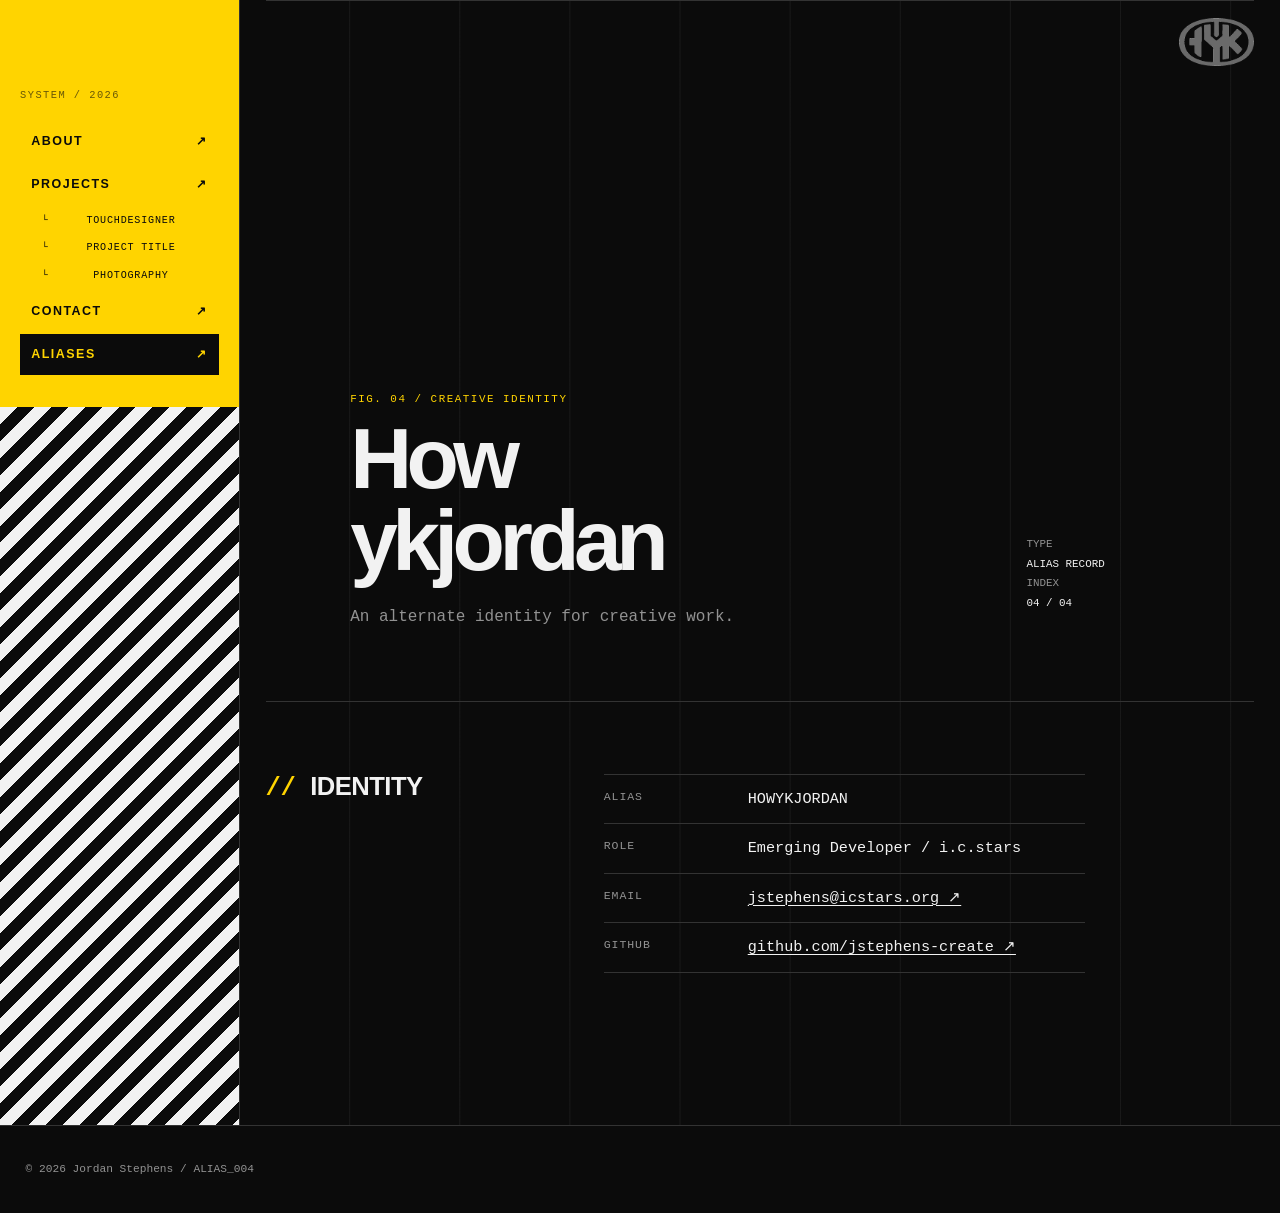
==== commit 93564ccc: "Restore continuous industrial sidebar animation The sidebar hazard-stripe rail had lost its @keyfram" ====
--- a/Aliases.html
+++ b/Aliases.html
@@ -1,6 +1,6 @@
 <!DOCTYPE html>
 <html lang="en">
-<head><meta charset="UTF-8"><meta name="viewport" content="width=device-width, initial-scale=1.0"><title>Jordan Stephens — Aliases</title><link rel="stylesheet" href="style.css?v=20261015b"></head>
+<head><meta charset="UTF-8"><meta name="viewport" content="width=device-width, initial-scale=1.0"><title>Jordan Stephens — Aliases</title><link rel="stylesheet" href="style.css?v=20261015c"></head>
 <body>
 <a class="skip-link" href="#main-content">Skip to content</a>
 <a href="index.html#about" class="logo" aria-label="Return to About"><img src="images/HYKjordan.png" alt="HYK Jordan logo"></a>
--- a/style.css
+++ b/style.css
@@ -20,7 +20,10 @@
 .nav-sub { display: flex; padding: .35rem .7rem .35rem 1.35rem !important; font-size: .63rem !important; letter-spacing: .08em !important; font-weight: 400 !important; }
 .nav-sub::before { content: "└"; margin-right: .35rem; } .nav-sub::after { content: "" !important; }
 .sidebar-rail { position: absolute; inset: 0; z-index: 0; overflow: hidden; pointer-events: none; }
-.sidebar-rail::before { content: ""; position: absolute; inset: 0; background: repeating-linear-gradient(135deg, var(--text) 0 12px, var(--bg) 12px 24px); }
+/* 24px stripe period at 135deg: a loop must shift by 24 * sqrt(2) ≈ 33.94px vertically.
+   The pseudo-element overhangs the rail by 34px at top and bottom so the shift never exposes an edge. */
+.sidebar-rail::before { content: ""; position: absolute; inset: -34px 0; background: repeating-linear-gradient(135deg, var(--text) 0 12px, var(--bg) 12px 24px); animation: rail-feed 10s linear infinite; will-change: transform; }
+@keyframes rail-feed { from { transform: translateY(0); } to { transform: translateY(33.9411px); } }
 .menu-toggle { display: none; }
 .logo { position: absolute; top: 1.1rem; right: var(--gutter); z-index: 5; display: block; line-height: 0; }
 .logo img { width: auto; height: 3rem; filter: grayscale(1) brightness(2.25) contrast(.85); opacity: .85; }
@@ -94,4 +97,4 @@
 .menu-toggle:focus-visible { outline: 3px solid var(--bg); outline-offset: -6px; }
 .skip-link { position: absolute; top: .5rem; left: 1rem; z-index: 30; padding: .75rem; background: var(--text); color: var(--bg); transform: translateY(-200%); }
 .skip-link:focus { transform: translateY(0); }
-@media (prefers-reduced-motion: reduce) { *, *::before, *::after { scroll-behavior: auto !important; transition-duration: .01ms !important; } }
+@media (prefers-reduced-motion: reduce) { *, *::before, *::after { scroll-behavior: auto !important; transition-duration: .01ms !important; } .sidebar-rail::before { animation: none; } }
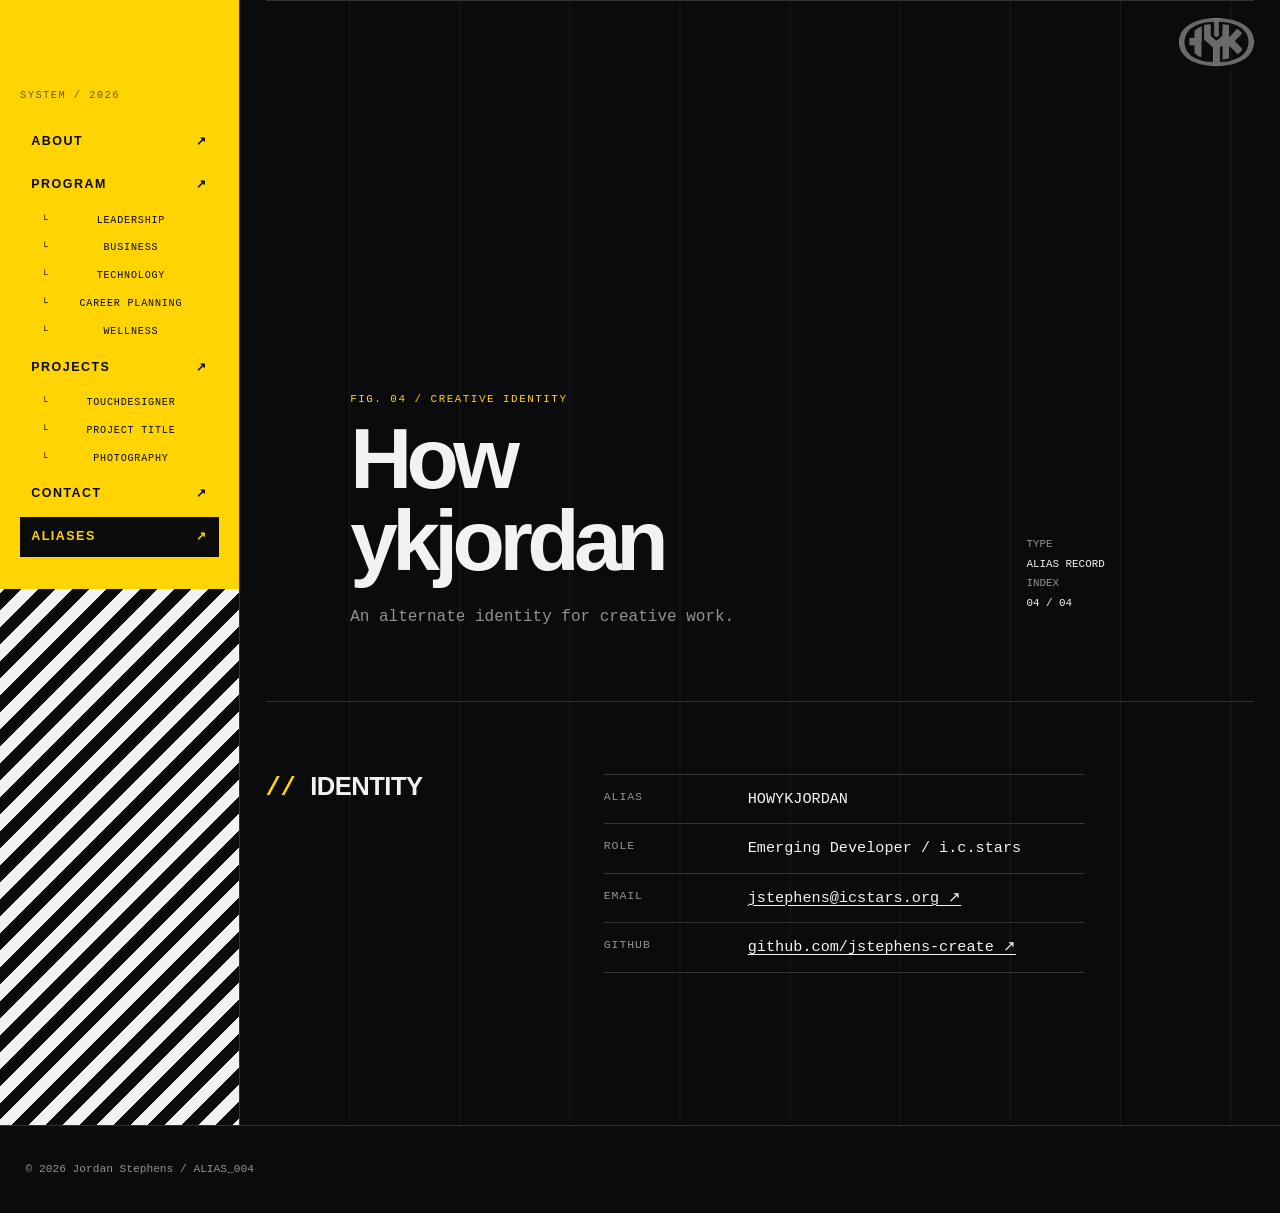
==== commit 8fc4fd62: "update, business, leadership" ====
--- a/Aliases.html
+++ b/Aliases.html
@@ -4,7 +4,7 @@
 <body>
 <a class="skip-link" href="#main-content">Skip to content</a>
 <a href="index.html#about" class="logo" aria-label="Return to About"><img src="images/HYKjordan.png" alt="HYK Jordan logo"></a>
-<div class="dashboard"><aside class="sidebar"><button class="menu-toggle" type="button" aria-expanded="false" aria-controls="site-nav">INDEX_001</button><nav id="site-nav" aria-label="Primary navigation"><p class="nav-label">SYSTEM / 2026</p><a href="index.html#about">ABOUT</a><div class="nav-group"><a href="index.html#projects">PROJECTS</a><a class="nav-sub" href="touchdesigner.html">TOUCHDESIGNER</a><a class="nav-sub" href="project-title.html">PROJECT TITLE</a><a class="nav-sub" href="photography.html">PHOTOGRAPHY</a></div><a href="index.html#contact">CONTACT</a><a href="Aliases.html" aria-current="page">ALIASES</a></nav><div class="sidebar-rail" aria-hidden="true"></div></aside>
+<div class="dashboard"><aside class="sidebar"><button class="menu-toggle" type="button" aria-expanded="false" aria-controls="site-nav">INDEX_001</button><nav id="site-nav" aria-label="Primary navigation"><p class="nav-label">SYSTEM / 2026</p><a href="index.html#about">ABOUT</a><div class="nav-group"><a href="index.html#program">PROGRAM</a><a class="nav-sub" href="leadership.html">LEADERSHIP</a><a class="nav-sub" href="business.html">BUSINESS</a><a class="nav-sub" href="technology.html">TECHNOLOGY</a><a class="nav-sub" href="career-planning.html">CAREER PLANNING</a><a class="nav-sub" href="wellness.html">WELLNESS</a></div><div class="nav-group"><a href="index.html#projects">PROJECTS</a><a class="nav-sub" href="touchdesigner.html">TOUCHDESIGNER</a><a class="nav-sub" href="project-title.html">PROJECT TITLE</a><a class="nav-sub" href="photography.html">PHOTOGRAPHY</a></div><a href="index.html#contact">CONTACT</a><a href="Aliases.html" aria-current="page">ALIASES</a></nav><div class="sidebar-rail" aria-hidden="true"></div></aside>
 <main id="main-content"><section id="hero"><div class="hero-copy"><p class="eyebrow">FIG. 04 / CREATIVE IDENTITY</p><h1>How<br>ykjordan</h1><p class="tagline">An alternate identity for creative work.</p></div><p class="hero-meta">TYPE<span>Alias record</span>INDEX<span>04 / 04</span></p></section><section id="contact"><h2>Identity</h2><dl class="meta meta-panel"><div class="row"><dt>alias</dt><dd>HOWYKJORDAN</dd></div><div class="row"><dt>role</dt><dd>Emerging Developer / i.c.stars</dd></div><div class="row"><dt>email</dt><dd><a href="mailto:jstephens@icstars.org">jstephens@icstars.org ↗</a></dd></div><div class="row"><dt>github</dt><dd><a href="https://github.com/jstephens-create">github.com/jstephens-create ↗</a></dd></div></dl></section></main></div>
 <footer><p>&copy; 2026 Jordan Stephens / ALIAS_004</p></footer><script src="script.js?v=20261015b"></script>
 </body></html>
